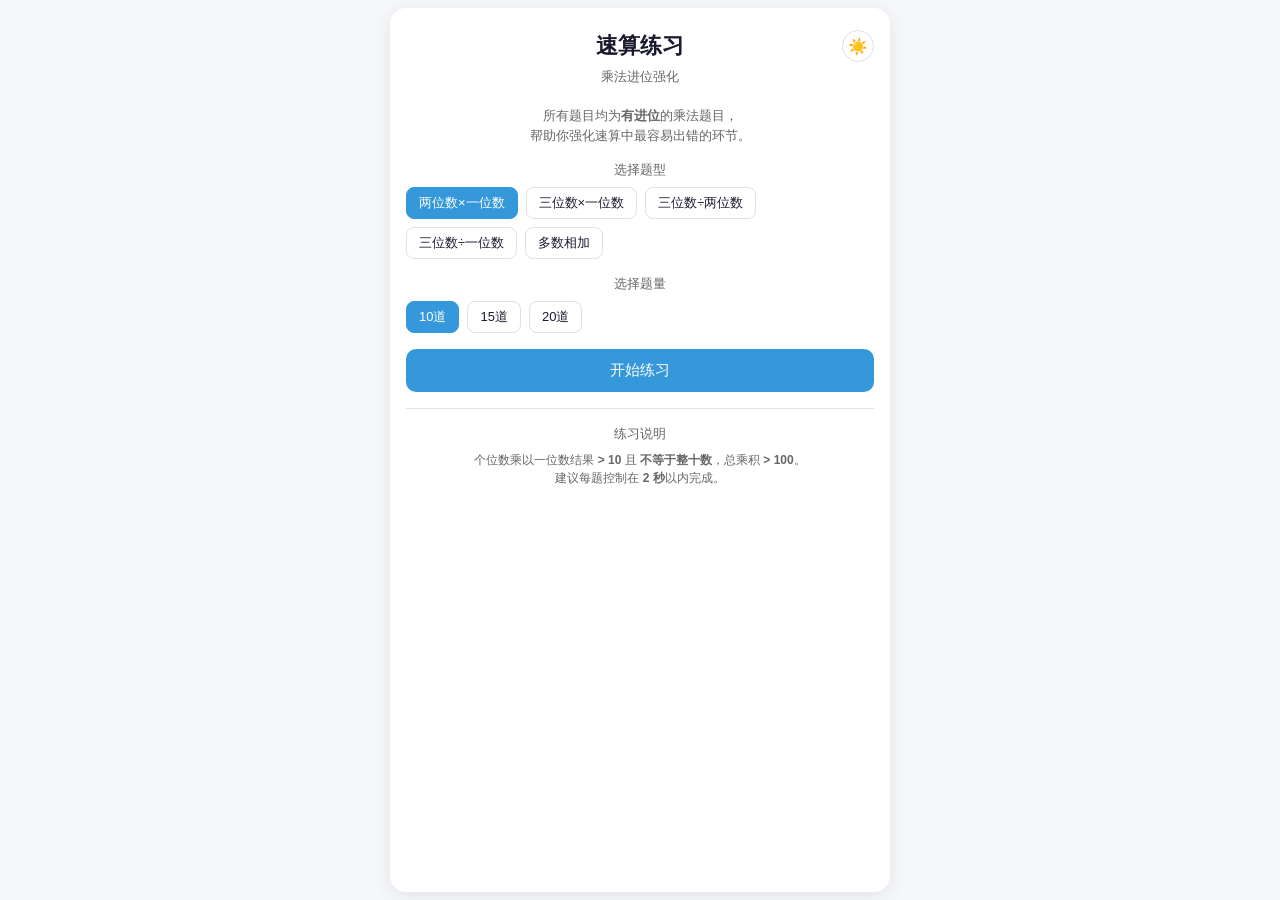
==== cal.html @ 01d89137 "手写涂鸦层改为透明弹窗，控制按钮固定在右侧" ====
<!DOCTYPE html>
<html lang="zh-CN" data-theme="light">
<head>
    <meta charset="UTF-8">
    <meta name="viewport" content="width=device-width, initial-scale=1.0, maximum-scale=1.0, minimum-scale=1.0, user-scalable=no">
    <title>速算练习</title>
    <link rel="stylesheet" href="style.css">
</head>
<body> 
    <div class="container">
        <div class="scrollable" id="mainContent">
            <div class="header-row" id="headerRow">
                <button class="back-btn hidden" id="backBtn" onclick="app.backToStart()" title="返回">←</button>
                <h1 id="pageTitle">速算练习</h1>
                <button class="theme-toggle" id="themeBtn" onclick="app.toggleTheme()" title="切换主题">☀️</button>
            </div>
            <p class="subtitle" id="subtitleText">乘法进位强化</p>

            <!-- 开始界面 -->
            <div id="startScreen" class="start-screen">
                <p id="startDesc">
                    所有题目均为<strong>有进位</strong>的乘法题目，<br>
                    帮助你强化速算中最容易出错的环节。
                </p>

                <div class="settings" style="margin-top:0; padding-top:0; border-top:none; margin-bottom:16px;">
                    <div class="settings-title">选择题型</div>
                    <div class="toggle-group" id="modeGroup">
                        <button class="toggle-btn active" onclick="app.selectMode(this, 'two')">两位数×一位数</button>
                        <button class="toggle-btn" onclick="app.selectMode(this, 'three')">三位数×一位数</button>
                        <button class="toggle-btn" onclick="app.selectMode(this, 'div2')">三位数÷两位数</button>
                        <button class="toggle-btn" onclick="app.selectMode(this, 'div1')">三位数÷一位数</button>
                        <button class="toggle-btn" onclick="app.selectMode(this, 'sum')">多数相加</button>
                    </div>
                </div>

                <div class="settings" style="margin-top:0; padding-top:0; border-top:none; margin-bottom:16px;">
                    <div class="settings-title">选择题量</div>
                    <div class="toggle-group" id="questionCountGroup">
                        <button class="toggle-btn active" onclick="app.selectCount(this, 10)">10道</button>
                        <button class="toggle-btn" onclick="app.selectCount(this, 15)">15道</button>
                        <button class="toggle-btn" onclick="app.selectCount(this, 20)">20道</button>
                    </div>
                </div>

                <div class="btn-group">
                    <button class="btn btn-primary" onclick="app.start()">开始练习</button>
                </div>

                <div class="settings" id="globalSettings">
                    <div class="settings-title">练习说明</div>
                    <p style="font-size:12px; color:var(--text-secondary); line-height:1.5;" id="modeDesc">
                        个位数乘以一位数结果 <strong>&gt; 10</strong> 且 <strong>不等于整十数</strong>，总乘积 <strong>&gt; 100</strong>。<br>
                        建议每题控制在 <strong>2 秒</strong>以内完成。
                    </p>
                </div>
            </div>

            <!-- 练习界面 -->
            <div id="gameScreen" class="hidden">
                <div class="stats">
                    <div class="stat-item">
                        <div class="stat-value" id="statCount">0/10</div>
                        <div class="stat-label">进度</div>
                    </div>
                    <div class="stat-item">
                        <div class="stat-value accuracy" id="statAccuracy">--</div>
                        <div class="stat-label">正确率</div>
                    </div>
                    <div class="stat-item">
                        <div class="stat-value time" id="statTotalTime">0.0s</div>
                        <div class="stat-label">总用时</div>
                    </div>
                </div>

                <div class="problem-area">
                    <div class="problem" id="problem">-- × -</div>
                    <div class="answer-row">
                        <input
                            type="text"
                            class="answer-input"
                            id="answerInput"
                            placeholder="?"
                            autocomplete="off"
                            inputmode="numeric"
                            readonly
                        >
                        <button class="handwriting-btn" onclick="app.openHandwriting()" title="手写">✎</button>
                    </div>
                </div>

                <div class="feedback" id="feedback"></div>
            </div>

            <!-- 结果界面 -->
            <div id="resultScreen" class="result-screen hidden">
                <div class="result-header">
                    <h2>练习完成</h2>
                    <p style="color:var(--text-secondary); font-size:13px;" id="resultSummary"></p>
                </div>

                <div class="result-summary">
                    <div class="stat-item">
                        <div class="stat-value" id="resultCorrect">0</div>
                        <div class="stat-label">正确</div>
                    </div>
                    <div class="stat-item">
                        <div class="stat-value" id="resultWrong">0</div>
                        <div class="stat-label">错误</div>
                    </div>
                    <div class="stat-item">
                        <div class="stat-value time" id="resultTotalTimeResult">0.0s</div>
                        <div class="stat-label">总用时</div>
                    </div>
                    <div class="stat-item">
                        <div class="stat-value accuracy" id="resultAccuracy">0%</div>
                        <div class="stat-label">正确率</div>
                    </div>
                </div>

                <table class="result-table">
                    <thead>
                        <tr>
                            <th>序号</th>
                            <th>题目</th>
                            <th>正确答案</th>
                            <th>你的答案</th>
                            <th>用时</th>
                            <th>结果</th>
                        </tr>
                    </thead>
                    <tbody id="resultTableBody"></tbody>
                </table>

                <div class="btn-group">
                    <button class="btn btn-primary" onclick="app.start()">再来一次</button>
                    <button class="btn btn-secondary" onclick="app.backToStart()">返回首页</button>
                </div>
            </div>
        </div>

        <!-- 数字键盘 -->
        <div class="keyboard-wrapper hidden" id="keyboardWrapper">
            <div class="drag-handle" id="dragHandle"></div>
            <div class="num-pad" id="numPad">
                <button class="num-btn" onclick="app.numInput('7')">7</button>
                <button class="num-btn" onclick="app.numInput('8')">8</button>
                <button class="num-btn" onclick="app.numInput('9')">9</button>
                <button class="num-btn func" onclick="app.restart()" title="重开">↺</button>
                <button class="num-btn" onclick="app.numInput('4')">4</button>
                <button class="num-btn" onclick="app.numInput('5')">5</button>
                <button class="num-btn" onclick="app.numInput('6')">6</button>
                <button class="num-btn func" onclick="app.numClear()">C</button>
                <button class="num-btn" onclick="app.numInput('1')">1</button>
                <button class="num-btn" onclick="app.numInput('2')">2</button>
                <button class="num-btn" onclick="app.numInput('3')">3</button>
                <button class="num-btn func" onclick="app.numBackspace()">←</button>
                <button class="num-btn" onclick="app.numToggleSign()">±</button>
                <button class="num-btn" onclick="app.numInput('0')">0</button>
                <button class="num-btn" onclick="app.numDot()">.</button>
                <button class="num-btn submit-btn" onclick="app.submit()">提交</button>
            </div>
        </div>
    </div>

    <!-- 手写涂鸦层 -->
    <div class="handwriting-overlay" id="handwritingOverlay">
        <canvas class="handwriting-canvas" id="handwritingCanvas"></canvas>
        <div class="handwriting-toolbar">
            <button class="hw-tool-btn" onclick="app.hwClear()" title="清空">🗑️</button>
            <button class="hw-tool-btn" onclick="app.hwUndo()" title="撤销">↩️</button>
            <button class="hw-tool-btn" onclick="app.hwClose()" title="退出">✕</button>
        </div>
    </div>

    <!-- 多数相加设置弹窗 -->
    <div class="modal-overlay" id="sumModal">
        <div class="modal">
            <h3>多数相加设置</h3>
            <div class="settings">
                <div class="settings-title">几个数相加</div>
                <div class="toggle-group" id="sumCountGroup">
                    <button class="toggle-btn active" onclick="app.selectSumCount(this, 3)">3个</button>
                    <button class="toggle-btn" onclick="app.selectSumCount(this, 4)">4个</button>
                    <button class="toggle-btn" onclick="app.selectSumCount(this, 5)">5个</button>
                    <button class="toggle-btn" onclick="app.selectSumCount(this, 6)">6个</button>
                </div>
            </div>
            <div class="settings">
                <div class="settings-title">几位数</div>
                <div class="toggle-group" id="sumDigitsGroup">
                    <button class="toggle-btn active" onclick="app.selectSumDigits(this, 3)">3位</button>
                    <button class="toggle-btn" onclick="app.selectSumDigits(this, 4)">4位</button>
                    <button class="toggle-btn" onclick="app.selectSumDigits(this, 5)">5位</button>
                </div>
            </div>
            <div class="btn-group">
                <button class="btn btn-primary" onclick="app.confirmSumSettings()">确认</button>
                <button class="btn btn-secondary" onclick="app.closeSumModal()">取消</button>
            </div>
        </div>
    </div>

    <script src="app.js"></script>
</body>
</html>
---- style.css ----
:root {
    --bg: #f5f7fa;
    --card: #ffffff;
    --text: #1a1a2e;
    --text-secondary: #666666;
    --border: #e0e0e0;
    --shadow: rgba(0,0,0,0.08);
    --input-bg: #ffffff;
    --stats-bg: #f8f9fa;
    --table-header: #f8f9fa;
    --num-bg: #f8f9fa;
    --func-bg: #fff3e0;
    --func-border: #ffe0b2;
    --func-text: #e65100;
    --submit-bg: #e8f8f0;
    --submit-border: #a5d6a7;
    --submit-text: #27ae60;
    --toggle-bg: #ffffff;
    --theme-icon: #f39c12;
}

[data-theme="dark"] {
    --bg: #121212;
    --card: #1e1e2f;
    --text: #e0e0e0;
    --text-secondary: #a0a0b0;
    --border: #333344;
    --shadow: rgba(0,0,0,0.3);
    --input-bg: #2a2a3a;
    --stats-bg: #272738;
    --table-header: #272738;
    --num-bg: #2a2a3a;
    --func-bg: #3a2a1a;
    --func-border: #5a3a1a;
    --func-text: #ffab40;
    --submit-bg: #1a3a2a;
    --submit-border: #2a5a3a;
    --submit-text: #66bb6a;
    --toggle-bg: #2a2a3a;
    --theme-icon: #90caf9;
}

* {
    margin: 0;
    padding: 0;
    box-sizing: border-box;
}

html, body {
    touch-action: manipulation;
    -webkit-touch-callout: none;
    -webkit-user-select: none;
    user-select: none;
    height: 100%;
    overflow: hidden;
}

body {
    font-family: -apple-system, BlinkMacSystemFont, "Segoe UI", Roboto, "Helvetica Neue", Arial, sans-serif;
    background: var(--bg);
    display: flex;
    justify-content: center;
    align-items: flex-start;
    padding: 8px;
}

.container {
    background: var(--card);
    border-radius: 16px;
    box-shadow: 0 4px 20px var(--shadow);
    width: 100%;
    max-width: 500px;
    height: calc(100dvh - 16px);
    display: flex;
    flex-direction: column;
    overflow: hidden;
}

.scrollable {
    flex: 1;
    overflow-y: auto;
    padding: 20px 16px;
}

@media (max-width: 480px) {
    .container {
        border-radius: 12px;
        height: calc(100dvh - 16px);
    }

    .scrollable {
        padding: 12px 12px;
    }

    h1 {
        font-size: 18px;
        margin-bottom: 2px;
    }

    .subtitle {
        font-size: 11px;
        margin-bottom: 12px;
    }

    .stats {
        margin-bottom: 8px;
        padding: 8px;
    }

    .stat-value {
        font-size: 18px;
    }

    .problem-area {
        margin-bottom: 8px;
    }

    .problem {
        font-size: 32px;
        margin-bottom: 8px;
    }

    .answer-input {
        width: 120px;
        font-size: 24px;
        padding: 6px;
        border-radius: 8px;
    }

    .feedback {
        margin-top: 4px;
        font-size: 13px;
        min-height: 16px;
    }

    .keyboard-wrapper {
        --pad-gap: 4px;
        --pad-padding: 8px 12px 12px;
        --btn-padding: 16px 4px;
        --btn-min-height: 52px;
    }

    .problem-sum {
        font-size: 20px;
    }
}

.header-row {
    display: flex;
    justify-content: center;
    align-items: center;
    position: relative;
    margin-bottom: 4px;
    min-height: 36px;
}

.theme-toggle {
    position: absolute;
    right: 0;
    top: 50%;
    transform: translateY(-50%);
    background: none;
    border: 1px solid var(--border);
    border-radius: 50%;
    width: 32px;
    height: 32px;
    cursor: pointer;
    display: flex;
    align-items: center;
    justify-content: center;
    font-size: 16px;
    color: var(--theme-icon);
    background: var(--toggle-bg);
    transition: all 0.2s;
}

.theme-toggle:active {
    transform: translateY(-50%) scale(0.92);
}

.back-btn {
    position: absolute;
    left: 0;
    top: 50%;
    transform: translateY(-50%);
    background: none;
    border: 1px solid var(--border);
    border-radius: 50%;
    width: 32px;
    height: 32px;
    cursor: pointer;
    display: flex;
    align-items: center;
    justify-content: center;
    font-size: 16px;
    color: var(--text);
    background: var(--toggle-bg);
    transition: all 0.2s;
}

.back-btn:active {
    transform: translateY(-50%) scale(0.92);
}

h1 {
    text-align: center;
    color: var(--text);
    font-size: 22px;
}

.subtitle {
    text-align: center;
    color: var(--text-secondary);
    font-size: 13px;
    margin-bottom: 20px;
}

.stats {
    display: flex;
    justify-content: space-around;
    margin-bottom: 20px;
    padding: 10px;
    background: var(--stats-bg);
    border-radius: 10px;
}

.stat-item {
    text-align: center;
}

.stat-value {
    font-size: 20px;
    font-weight: bold;
    color: var(--text);
    font-variant-numeric: tabular-nums;
    min-width: 56px;
    display: inline-block;
}

.stat-label {
    font-size: 11px;
    color: var(--text-secondary);
    margin-top: 2px;
}

.stat-value.accuracy {
    color: #27ae60;
}

.stat-value.time {
    color: #e74c3c;
}

.problem-area {
    text-align: center;
    margin-bottom: 20px;
}

.problem {
    font-size: 48px;
    font-weight: bold;
    color: var(--text);
    letter-spacing: 4px;
    margin-bottom: 12px;
    font-variant-numeric: tabular-nums;
}

.problem-sum {
    font-size: 24px;
    font-weight: bold;
    color: var(--text);
    line-height: 1.6;
    margin-bottom: 12px;
    font-variant-numeric: tabular-nums;
}

.sum-row {
    display: flex;
    justify-content: center;
    align-items: baseline;
    gap: 6px;
    line-height: 1.5;
}

.sum-op {
    display: inline-block;
    width: 1.2em;
    text-align: center;
    font-weight: bold;
}

.sum-num {
    font-variant-numeric: tabular-nums;
    text-align: left;
    min-width: 3em;
}

.sum-divider {
    border-top: 2px solid var(--text);
    margin: 4px auto;
    max-width: 200px;
}

.answer-input {
    width: 150px;
    font-size: 30px;
    text-align: center;
    padding: 8px;
    border: 2px solid var(--border);
    border-radius: 10px;
    outline: none;
    transition: border-color 0.3s;
    font-variant-numeric: tabular-nums;
    background: var(--input-bg);
    color: var(--text);
}

.answer-input:focus {
    border-color: #3498db;
}

.answer-input.correct {
    border-color: #27ae60;
    background: rgba(39, 174, 96, 0.1);
}

.answer-input.wrong {
    border-color: #e74c3c;
    background: rgba(231, 76, 60, 0.1);
}

.btn {
    display: block;
    width: 100%;
    padding: 12px;
    font-size: 15px;
    border: none;
    border-radius: 10px;
    cursor: pointer;
    transition: all 0.3s;
    margin-top: 12px;
}

.btn-primary {
    background: #3498db;
    color: white;
}

.btn-primary:hover {
    background: #2980b9;
}

.btn-secondary {
    background: #95a5a6;
    color: white;
}

.btn-secondary:hover {
    background: #7f8c8d;
}

.btn-danger {
    background: #e74c3c;
    color: white;
}

.btn-danger:hover {
    background: #c0392b;
}

.feedback {
    text-align: center;
    margin-top: 8px;
    font-size: 14px;
    min-height: 20px;
    font-weight: 500;
}

.feedback.correct {
    color: #27ae60;
}

.feedback.wrong {
    color: #e74c3c;
}

.settings {
    margin-top: 16px;
    padding-top: 16px;
    border-top: 1px solid var(--border);
}

.settings-title {
    font-size: 13px;
    color: var(--text-secondary);
    margin-bottom: 8px;
}

.toggle-group {
    display: flex;
    gap: 8px;
    flex-wrap: wrap;
}

.toggle-btn {
    padding: 6px 12px;
    border: 1px solid var(--border);
    background: var(--toggle-bg);
    border-radius: 8px;
    cursor: pointer;
    font-size: 13px;
    transition: all 0.2s;
    color: var(--text);
}

.toggle-btn.active {
    background: #3498db;
    color: white;
    border-color: #3498db;
}

.btn-group {
    display: flex;
    gap: 10px;
}

.btn-group .btn {
    flex: 1;
    margin-top: 0;
}

.hidden {
    display: none;
}

.start-screen {
    text-align: center;
}

.start-screen p {
    color: var(--text-secondary);
    margin-bottom: 16px;
    line-height: 1.5;
    font-size: 13px;
}

/* 结果页面 */
.result-screen .result-header {
    text-align: center;
    margin-bottom: 16px;
}

.result-screen .result-header h2 {
    font-size: 18px;
    color: var(--text);
    margin-bottom: 4px;
}

.result-screen .result-summary {
    display: flex;
    justify-content: space-around;
    margin-bottom: 16px;
    padding: 12px;
    background: var(--stats-bg);
    border-radius: 10px;
}

.result-table {
    width: 100%;
    border-collapse: collapse;
    margin-bottom: 16px;
    font-size: 13px;
}

.result-table th,
.result-table td {
    padding: 8px 4px;
    text-align: center;
    border-bottom: 1px solid var(--border);
    color: var(--text);
}

.result-table th {
    background: var(--table-header);
    font-weight: 600;
    color: var(--text-secondary);
    font-size: 11px;
}

.result-table td.correct {
    color: #27ae60;
}

.result-table td.wrong {
    color: #e74c3c;
    font-weight: 600;
}

.result-table td.user-wrong {
    color: #e74c3c;
    text-decoration: line-through;
}

.result-table .status-mark {
    font-size: 14px;
}

/* 拖拽手柄 */
.drag-handle {
    height: 18px;
    display: flex;
    align-items: center;
    justify-content: center;
    cursor: ns-resize;
    touch-action: none;
    user-select: none;
    -webkit-user-select: none;
}

.drag-handle::before {
    content: '';
    width: 40px;
    height: 4px;
    border-radius: 2px;
    background: var(--border);
}

/* 数字键盘 */
.keyboard-wrapper {
    border-top: 1px solid var(--border);
    background: var(--card);
    flex-shrink: 0;
    --pad-gap: 6px;
    --pad-padding: 10px 12px 16px;
    --btn-padding: 14px 4px;
    --btn-font-size: 20px;
    --btn-min-height: 48px;
}

.num-pad {
    display: grid;
    grid-template-columns: repeat(4, 1fr);
    gap: var(--pad-gap);
    padding: var(--pad-padding);
    max-width: 360px;
    margin: 0 auto;
}

.num-btn {
    padding: var(--btn-padding);
    font-size: var(--btn-font-size);
    font-weight: 600;
    border: 1px solid var(--border);
    background: var(--num-bg);
    border-radius: 10px;
    cursor: pointer;
    transition: all 0.15s;
    user-select: none;
    -webkit-user-select: none;
    color: var(--text);
    display: flex;
    align-items: center;
    justify-content: center;
    min-height: var(--btn-min-height);
}

.num-btn:active {
    background: #3498db;
    color: white;
    border-color: #3498db;
    transform: scale(0.96);
}

.num-btn.func {
    background: var(--func-bg);
    border-color: var(--func-border);
    color: var(--func-text);
}

.num-btn.func:active {
    background: var(--func-text);
    color: white;
    border-color: var(--func-text);
}

.num-btn.submit-btn {
    background: var(--submit-bg);
    border-color: var(--submit-border);
    color: var(--submit-text);
}

.num-btn.submit-btn:active {
    background: #27ae60;
    color: white;
    border-color: #27ae60;
}

.num-btn.span2 {
    grid-column: span 2;
}

@keyframes shake {
    0%, 100% { transform: translateX(0); }
    25% { transform: translateX(-10px); }
    75% { transform: translateX(10px); }
}

.shake {
    animation: shake 0.3s ease;
}

.answer-row {
    display: flex;
    align-items: center;
    justify-content: center;
    gap: 6px;
    position: relative;
    z-index: 10000;
}

.handwriting-btn {
    background: var(--stats-bg);
    border: 1px solid var(--border);
    border-radius: 10px;
    width: 40px;
    height: 40px;
    display: flex;
    align-items: center;
    justify-content: center;
    cursor: pointer;
    font-size: 18px;
    color: var(--text);
    transition: all 0.2s;
}

.handwriting-btn.small {
    width: 32px;
    height: 32px;
    font-size: 14px;
    border-radius: 8px;
}

.handwriting-btn:active {
    transform: scale(0.92);
    background: var(--border);
}

/* 手写涂鸦层 */
.handwriting-overlay {
    position: fixed;
    top: 0;
    left: 0;
    width: 100%;
    height: 100%;
    z-index: 9999;
    display: none;
}

.handwriting-overlay.active {
    display: block;
}

.handwriting-canvas {
    position: absolute;
    top: 0;
    left: 0;
    width: 100%;
    height: 100%;
    touch-action: none;
    cursor: crosshair;
    background: transparent;
}

.handwriting-toolbar {
    position: absolute;
    right: 12px;
    top: 50%;
    transform: translateY(-50%);
    display: flex;
    flex-direction: column;
    gap: 12px;
    z-index: 10001;
}

.hw-tool-btn {
    background: var(--stats-bg);
    border: 1px solid var(--border);
    border-radius: 50%;
    width: 48px;
    height: 48px;
    display: flex;
    align-items: center;
    justify-content: center;
    cursor: pointer;
    font-size: 22px;
    color: var(--text);
    transition: all 0.2s;
}

.hw-tool-btn:active {
    transform: scale(0.92);
    background: var(--border);
}

/* 弹窗 */
.modal-overlay {
    position: fixed;
    top: 0;
    left: 0;
    width: 100%;
    height: 100%;
    background: rgba(0,0,0,0.5);
    z-index: 9998;
    display: none;
    justify-content: center;
    align-items: center;
}

.modal-overlay.active {
    display: flex;
}

.modal {
    background: var(--card);
    border-radius: 16px;
    padding: 24px;
    width: 90%;
    max-width: 360px;
    box-shadow: 0 8px 32px rgba(0,0,0,0.2);
}

.modal h3 {
    font-size: 18px;
    color: var(--text);
    margin-bottom: 20px;
    text-align: center;
}

.modal .settings {
    margin-top: 0;
    padding-top: 0;
    border-top: none;
    margin-bottom: 16px;
}

.modal .btn-group {
    margin-top: 20px;
}
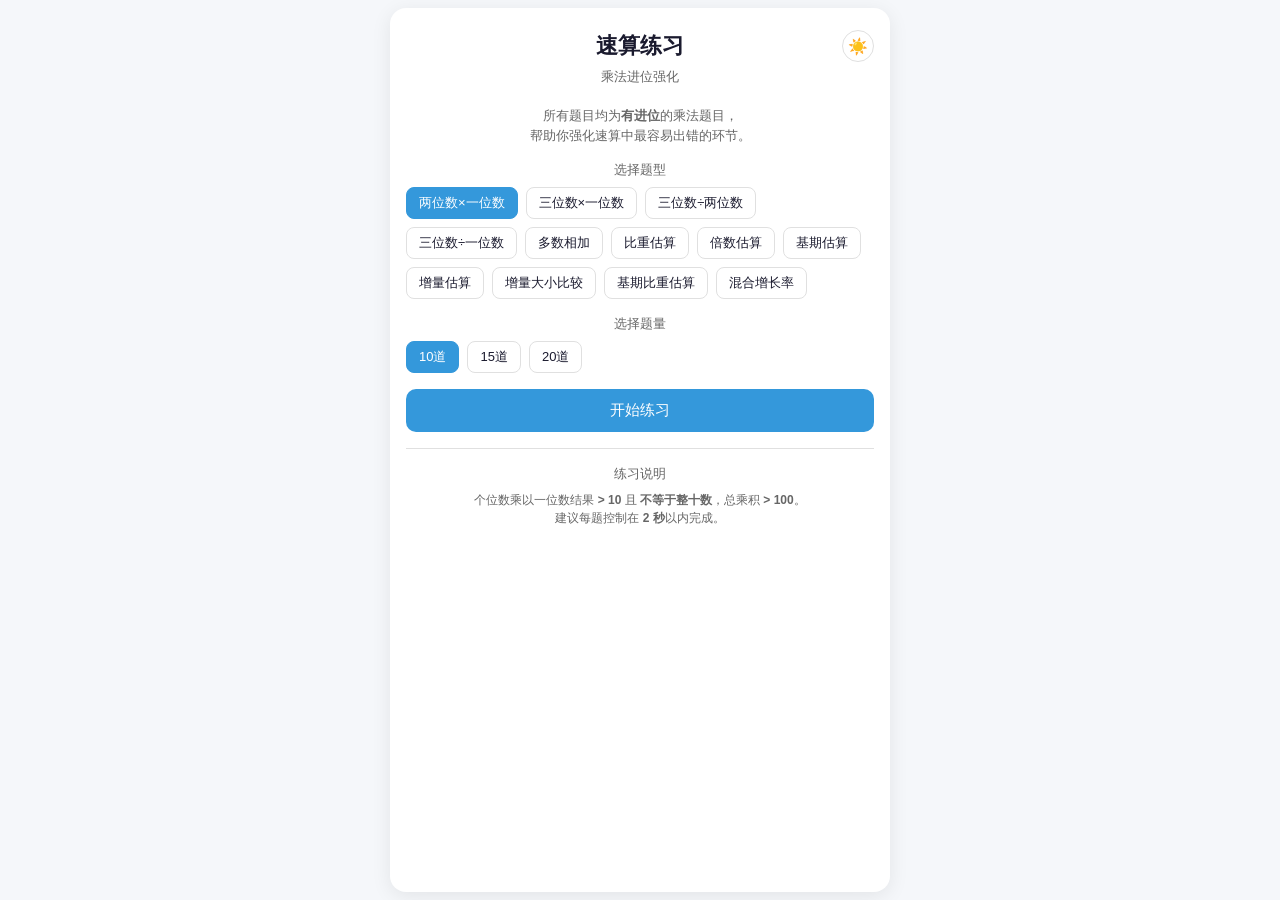
==== commit 15735b28: "新增7个行测资料分析题型：比重估算、倍数估算、基期估算、增量估算、增量大小比较、基期比重估算、混合增长率估算" ====
--- a/cal.html
+++ b/cal.html
@@ -31,6 +31,13 @@
                         <button class="toggle-btn" onclick="app.selectMode(this, 'div2')">三位数÷两位数</button>
                         <button class="toggle-btn" onclick="app.selectMode(this, 'div1')">三位数÷一位数</button>
                         <button class="toggle-btn" onclick="app.selectMode(this, 'sum')">多数相加</button>
+                        <button class="toggle-btn" onclick="app.selectMode(this, 'ratio')">比重估算</button>
+                        <button class="toggle-btn" onclick="app.selectMode(this, 'multiple')">倍数估算</button>
+                        <button class="toggle-btn" onclick="app.selectMode(this, 'basePeriod')">基期估算</button>
+                        <button class="toggle-btn" onclick="app.selectMode(this, 'increment')">增量估算</button>
+                        <button class="toggle-btn" onclick="app.selectMode(this, 'incrementCompare')">增量大小比较</button>
+                        <button class="toggle-btn" onclick="app.selectMode(this, 'baseRatio')">基期比重估算</button>
+                        <button class="toggle-btn" onclick="app.selectMode(this, 'mixedGrowth')">混合增长率</button>
                     </div>
                 </div>
 
@@ -90,6 +97,11 @@
                 </div>
 
                 <div class="feedback" id="feedback"></div>
+
+                <div class="compare-buttons hidden" id="compareButtons">
+                    <button class="compare-btn" onclick="app.selectCompare('>')">A > B</button>
+                    <button class="compare-btn" onclick="app.selectCompare('<')">A < B</button>
+                </div>
             </div>
 
             <!-- 结果界面 -->
--- a/style.css
+++ b/style.css
@@ -746,3 +746,79 @@
 .modal .btn-group {
     margin-top: 20px;
 }
+
+/* 分式显示 */
+.fraction {
+    display: inline-flex;
+    flex-direction: column;
+    align-items: center;
+    font-size: 36px;
+    font-weight: bold;
+    color: var(--text);
+    gap: 4px;
+}
+
+.fraction-line {
+    width: 100%;
+    min-width: 80px;
+    height: 3px;
+    background: var(--text);
+    border-radius: 2px;
+}
+
+/* 比较题布局 */
+.compare-problem {
+    display: flex;
+    justify-content: center;
+    align-items: center;
+    gap: 24px;
+    margin-bottom: 16px;
+    color: var(--text);
+}
+
+.compare-side {
+    text-align: center;
+    font-size: 16px;
+    line-height: 1.8;
+}
+
+.compare-title {
+    font-size: 20px;
+    font-weight: bold;
+    margin-bottom: 4px;
+}
+
+.compare-vs {
+    font-size: 18px;
+    font-weight: bold;
+    color: var(--text-secondary);
+}
+
+/* 比较按钮 */
+.compare-buttons {
+    display: flex;
+    gap: 16px;
+    justify-content: center;
+    margin-top: 12px;
+}
+
+.compare-btn {
+    flex: 1;
+    max-width: 140px;
+    padding: 16px;
+    font-size: 20px;
+    font-weight: bold;
+    border: 2px solid var(--border);
+    background: var(--card);
+    border-radius: 12px;
+    cursor: pointer;
+    color: var(--text);
+    transition: all 0.2s;
+}
+
+.compare-btn:active {
+    transform: scale(0.96);
+    background: #3498db;
+    color: white;
+    border-color: #3498db;
+}
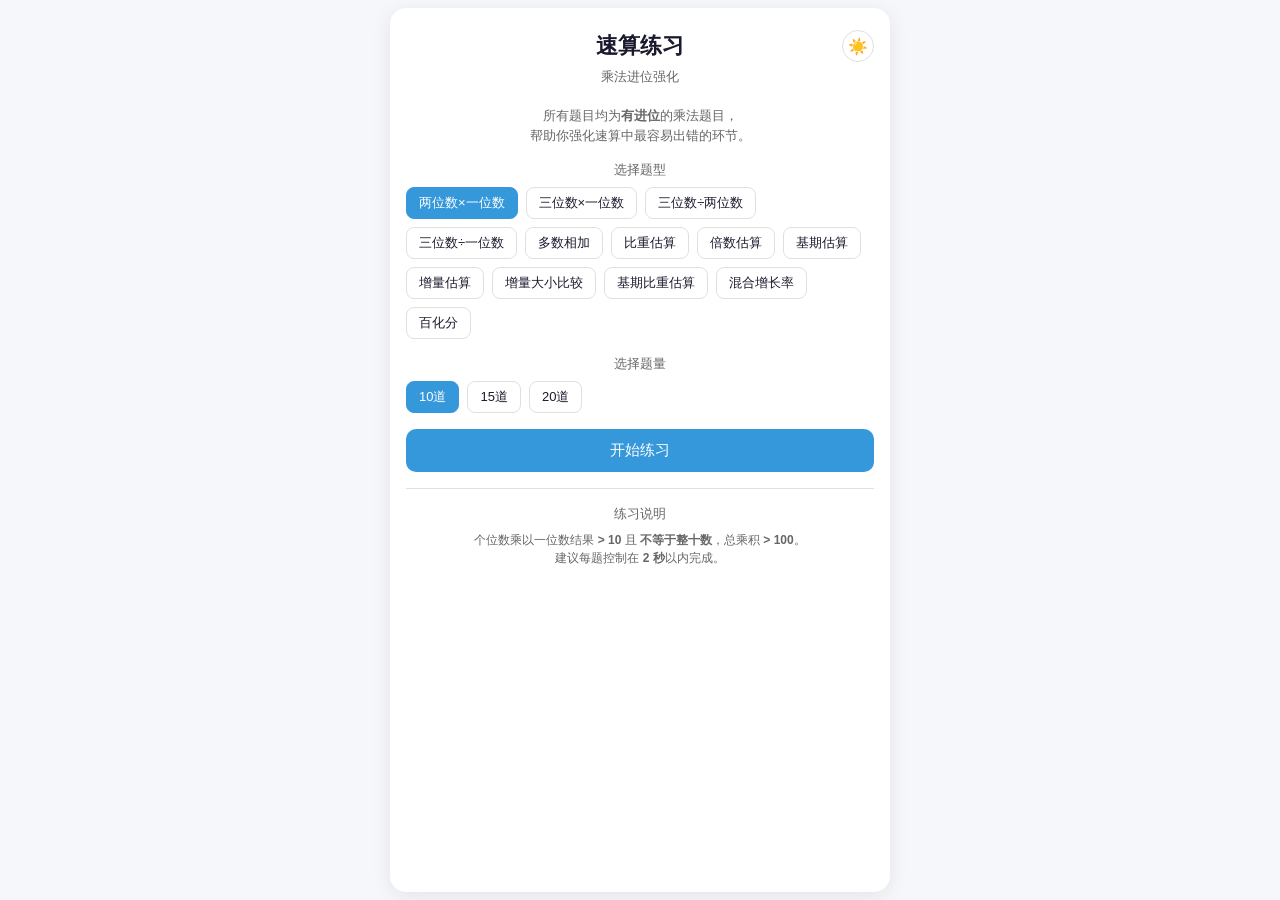
==== commit c3727286: "Fix: 9项优化—sum默认2位、标题置顶、百分比输入、百化分、letter-spacing、手写保留等" ====
--- a/cal.html
+++ b/cal.html
@@ -38,6 +38,7 @@
                         <button class="toggle-btn" onclick="app.selectMode(this, 'incrementCompare')">增量大小比较</button>
                         <button class="toggle-btn" onclick="app.selectMode(this, 'baseRatio')">基期比重估算</button>
                         <button class="toggle-btn" onclick="app.selectMode(this, 'mixedGrowth')">混合增长率</button>
+                        <button class="toggle-btn" onclick="app.selectMode(this, 'pctConvert')">百化分</button>
                     </div>
                 </div>
 
@@ -92,6 +93,7 @@
                             inputmode="numeric"
                             readonly
                         >
+                        <span class="percent-suffix hidden" id="percentSuffix">%</span>
                         <button class="handwriting-btn" onclick="app.openHandwriting()" title="手写">✎</button>
                     </div>
                 </div>
@@ -99,6 +101,7 @@
                 <div class="feedback" id="feedback"></div>
 
                 <div class="compare-buttons hidden" id="compareButtons">
+                    <button class="compare-btn func" onclick="app.restart()" title="重开">↺</button>
                     <button class="compare-btn" onclick="app.selectCompare('>')">A > B</button>
                     <button class="compare-btn" onclick="app.selectCompare('<')">A < B</button>
                 </div>
@@ -109,6 +112,7 @@
                 <div class="result-header">
                     <h2>练习完成</h2>
                     <p style="color:var(--text-secondary); font-size:13px;" id="resultSummary"></p>
+                    <button class="handwriting-btn result-hw-btn" onclick="app.openHandwriting()" title="手写">✎</button>
                 </div>
 
                 <div class="result-summary">
@@ -201,7 +205,8 @@
             <div class="settings">
                 <div class="settings-title">几位数</div>
                 <div class="toggle-group" id="sumDigitsGroup">
-                    <button class="toggle-btn active" onclick="app.selectSumDigits(this, 3)">3位</button>
+                    <button class="toggle-btn active" onclick="app.selectSumDigits(this, 2)">2位</button>
+                    <button class="toggle-btn" onclick="app.selectSumDigits(this, 3)">3位</button>
                     <button class="toggle-btn" onclick="app.selectSumDigits(this, 4)">4位</button>
                     <button class="toggle-btn" onclick="app.selectSumDigits(this, 5)">5位</button>
                 </div>
--- a/style.css
+++ b/style.css
@@ -448,12 +448,22 @@
 .result-screen .result-header {
     text-align: center;
     margin-bottom: 16px;
+    position: relative;
 }
 
 .result-screen .result-header h2 {
-    font-size: 18px;
+    font-size: 22px;
     color: var(--text);
     margin-bottom: 4px;
+}
+
+.result-hw-btn {
+    position: absolute;
+    right: 0;
+    top: 0;
+    width: 32px;
+    height: 32px;
+    font-size: 16px;
 }
 
 .result-screen .result-summary {
@@ -640,6 +650,17 @@
     border-radius: 8px;
 }
 
+.percent-suffix {
+    font-size: 24px;
+    font-weight: bold;
+    color: var(--text);
+    margin-left: 2px;
+}
+
+.answer-input.hidden {
+    display: none;
+}
+
 .handwriting-btn:active {
     transform: scale(0.92);
     background: var(--border);
@@ -822,3 +843,33 @@
     color: white;
     border-color: #3498db;
 }
+
+.compare-btn.func {
+    background: var(--func-bg);
+    border-color: var(--func-border);
+    color: var(--func-text);
+    max-width: 64px;
+}
+
+.compare-btn.func:active {
+    background: var(--func-text);
+    color: white;
+    border-color: var(--func-text);
+}
+
+.compare-buttons.hidden {
+    display: none;
+}
+
+.answer-row.hidden {
+    display: none;
+}
+
+.game-mode-title {
+    text-align: center;
+    font-size: 16px;
+    font-weight: 600;
+    color: var(--text);
+    margin-bottom: 12px;
+    margin-top: 4px;
+}
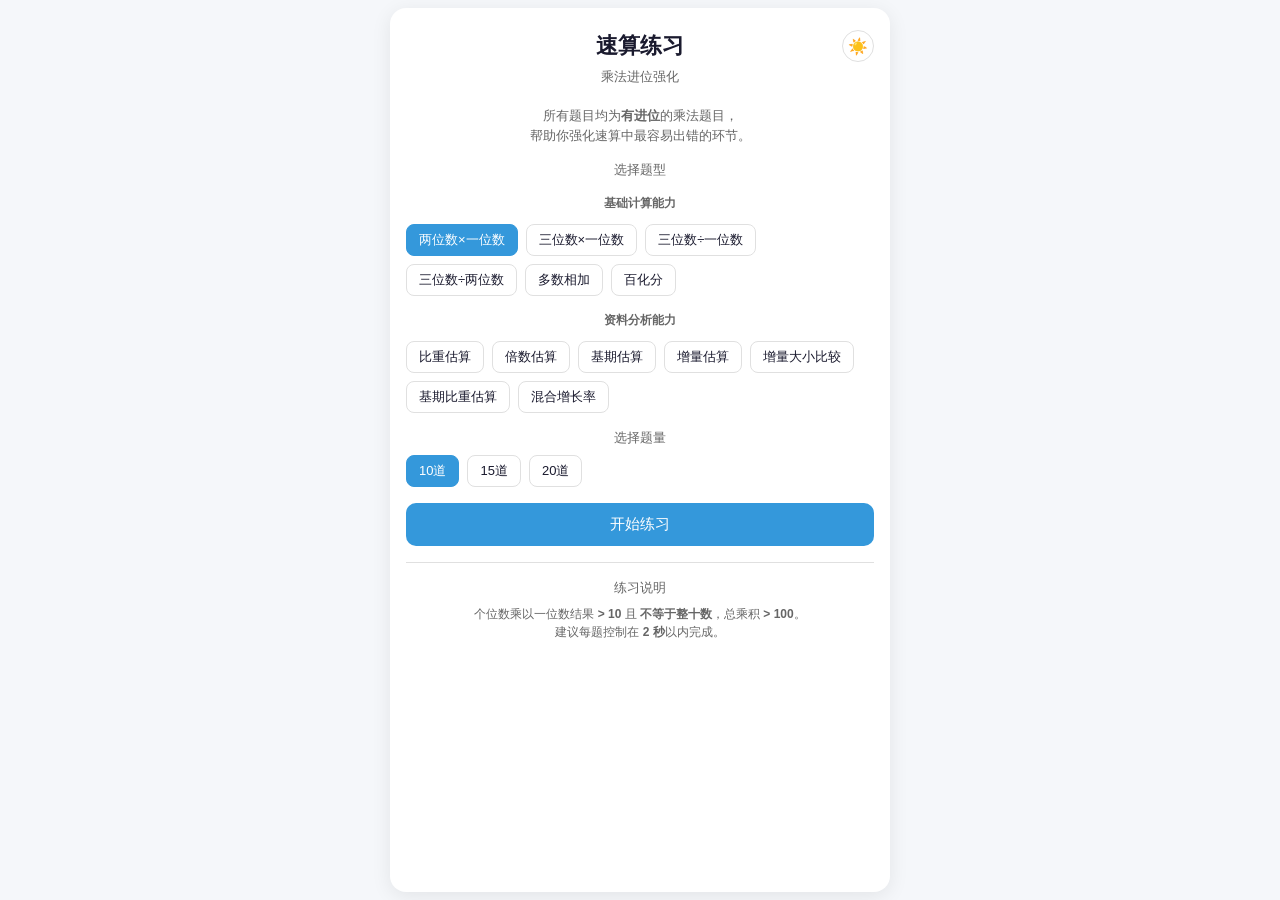
==== commit c068c5eb: "Fix: 开始页标题恢复、百化分约束、对齐优化、增量比较布局调整 - backToStart() 恢复 pageTitle 可见性 - 百化分：tenths 范围 51-300 且个位不为0 - 基期" ====
--- a/cal.html
+++ b/cal.html
@@ -26,11 +26,14 @@
                 <div class="settings" style="margin-top:0; padding-top:0; border-top:none; margin-bottom:16px;">
                     <div class="settings-title">选择题型</div>
                     <div class="toggle-group" id="modeGroup">
+                        <div class="mode-section-title">基础计算能力</div>
                         <button class="toggle-btn active" onclick="app.selectMode(this, 'two')">两位数×一位数</button>
                         <button class="toggle-btn" onclick="app.selectMode(this, 'three')">三位数×一位数</button>
+                        <button class="toggle-btn" onclick="app.selectMode(this, 'div1')">三位数÷一位数</button>
                         <button class="toggle-btn" onclick="app.selectMode(this, 'div2')">三位数÷两位数</button>
-                        <button class="toggle-btn" onclick="app.selectMode(this, 'div1')">三位数÷一位数</button>
                         <button class="toggle-btn" onclick="app.selectMode(this, 'sum')">多数相加</button>
+                        <button class="toggle-btn" onclick="app.selectMode(this, 'pctConvert')">百化分</button>
+                        <div class="mode-section-title">资料分析能力</div>
                         <button class="toggle-btn" onclick="app.selectMode(this, 'ratio')">比重估算</button>
                         <button class="toggle-btn" onclick="app.selectMode(this, 'multiple')">倍数估算</button>
                         <button class="toggle-btn" onclick="app.selectMode(this, 'basePeriod')">基期估算</button>
@@ -38,7 +41,6 @@
                         <button class="toggle-btn" onclick="app.selectMode(this, 'incrementCompare')">增量大小比较</button>
                         <button class="toggle-btn" onclick="app.selectMode(this, 'baseRatio')">基期比重估算</button>
                         <button class="toggle-btn" onclick="app.selectMode(this, 'mixedGrowth')">混合增长率</button>
-                        <button class="toggle-btn" onclick="app.selectMode(this, 'pctConvert')">百化分</button>
                     </div>
                 </div>
 
--- a/style.css
+++ b/style.css
@@ -396,6 +396,15 @@
     margin-bottom: 8px;
 }
 
+.mode-section-title {
+    width: 100%;
+    font-size: 12px;
+    color: var(--text-secondary);
+    margin-top: 8px;
+    margin-bottom: 4px;
+    font-weight: 600;
+}
+
 .toggle-group {
     display: flex;
     gap: 8px;
@@ -825,13 +834,13 @@
 
 .compare-btn {
     flex: 1;
-    max-width: 140px;
-    padding: 16px;
-    font-size: 20px;
+    max-width: 120px;
+    padding: 10px;
+    font-size: 16px;
     font-weight: bold;
     border: 2px solid var(--border);
     background: var(--card);
-    border-radius: 12px;
+    border-radius: 10px;
     cursor: pointer;
     color: var(--text);
     transition: all 0.2s;
@@ -848,7 +857,8 @@
     background: var(--func-bg);
     border-color: var(--func-border);
     color: var(--func-text);
-    max-width: 64px;
+    max-width: 52px;
+    font-size: 18px;
 }
 
 .compare-btn.func:active {
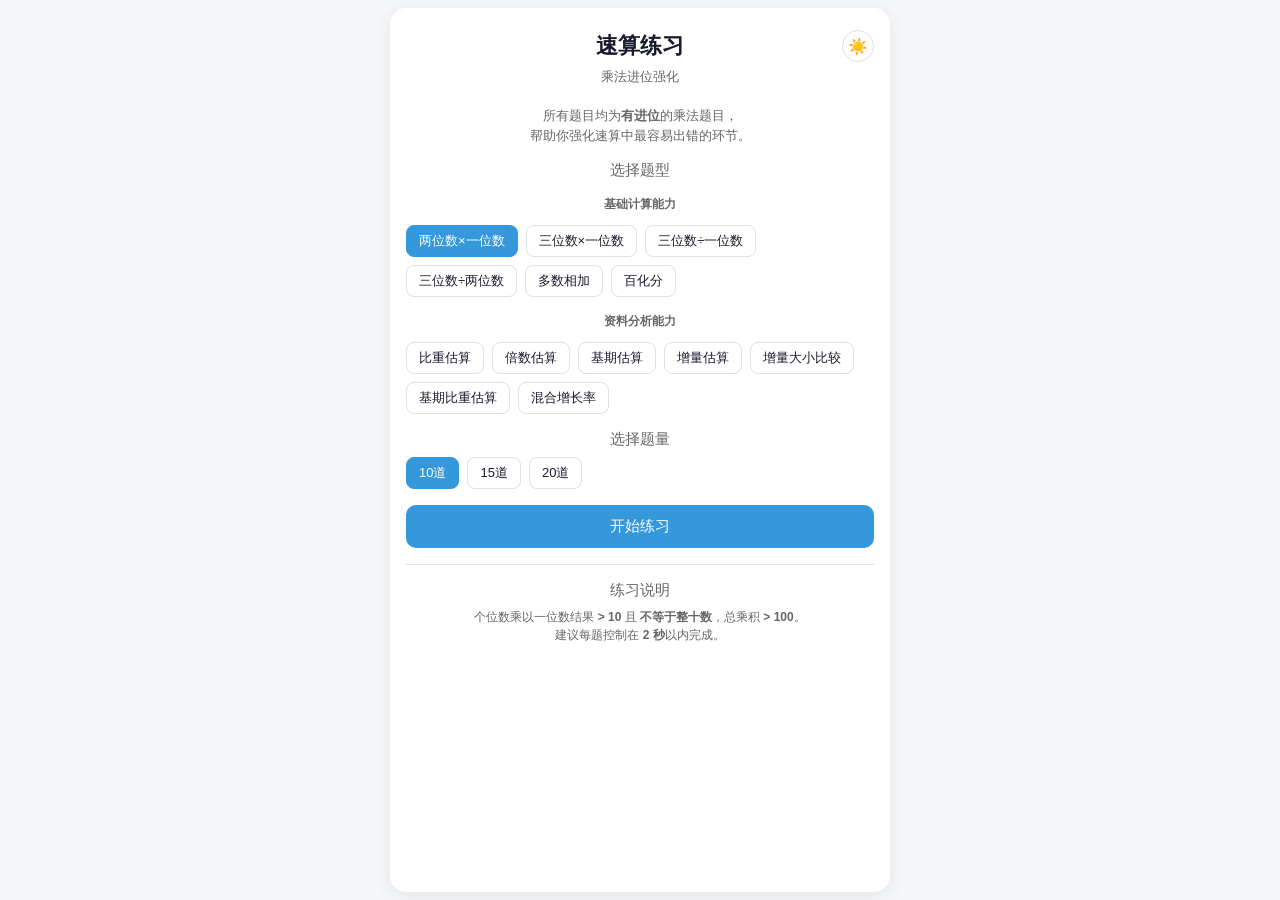
==== commit 239e958a: "Feat: 6项优化—字体注释、标题修复、百化分2%、结果布局、悬浮手写、设置字体 - 所有题目模式添加"字体大小"注释 - 修复再来一次/返回练习时 pageTitle 丢失的bug - 百化分误差" ====
--- a/cal.html
+++ b/cal.html
@@ -112,10 +112,9 @@
             <!-- 结果界面 -->
             <div id="resultScreen" class="result-screen hidden">
                 <div class="result-header">
-                    <h2>练习完成</h2>
                     <p style="color:var(--text-secondary); font-size:13px;" id="resultSummary"></p>
-                    <button class="handwriting-btn result-hw-btn" onclick="app.openHandwriting()" title="手写">✎</button>
-                </div>
+                </div>
+                <button class="handwriting-btn floating-hw-btn" id="floatingHwBtn" onclick="app.openHandwriting()" title="手写">✎</button>
 
                 <div class="result-summary">
                     <div class="stat-item">
@@ -191,6 +190,32 @@
         </div>
     </div>
 
+    <!-- 增量大小比较难度弹窗 -->
+    <div class="modal-overlay" id="compareModal">
+        <div class="modal">
+            <h3>选择难度</h3>
+            <p style="font-size:12px;color:var(--text-secondary);margin-bottom:12px;">差距越小，难度越高</p>
+            <div class="settings" style="margin-top:0;padding-top:0;border-top:none;">
+                <div class="settings-title">增量差距范围</div>
+                <div class="toggle-group" id="compareThresholdGroup">
+                    <button class="toggle-btn" onclick="app.selectCompareThreshold(this, 2)">1-2%</button>
+                    <button class="toggle-btn" onclick="app.selectCompareThreshold(this, 3)">2-3%</button>
+                    <button class="toggle-btn" onclick="app.selectCompareThreshold(this, 4)">3-4%</button>
+                    <button class="toggle-btn" onclick="app.selectCompareThreshold(this, 5)">4-5%</button>
+                    <button class="toggle-btn active" onclick="app.selectCompareThreshold(this, 6)">5-6%</button>
+                    <button class="toggle-btn" onclick="app.selectCompareThreshold(this, 7)">6-7%</button>
+                    <button class="toggle-btn" onclick="app.selectCompareThreshold(this, 8)">7-8%</button>
+                    <button class="toggle-btn" onclick="app.selectCompareThreshold(this, 9)">8-9%</button>
+                    <button class="toggle-btn" onclick="app.selectCompareThreshold(this, 10)">9-10%</button>
+                </div>
+            </div>
+            <div class="btn-group">
+                <button class="btn btn-primary" onclick="app.confirmCompareSettings()">确认</button>
+                <button class="btn btn-secondary" onclick="app.closeCompareModal()">取消</button>
+            </div>
+        </div>
+    </div>
+
     <!-- 多数相加设置弹窗 -->
     <div class="modal-overlay" id="sumModal">
         <div class="modal">
--- a/style.css
+++ b/style.css
@@ -391,7 +391,8 @@
 }
 
 .settings-title {
-    font-size: 13px;
+    /* 字体大小 */
+    font-size: 15px;
     color: var(--text-secondary);
     margin-bottom: 8px;
 }
@@ -442,6 +443,10 @@
     display: none;
 }
 
+.handwriting-btn.hidden {
+    display: none;
+}
+
 .start-screen {
     text-align: center;
 }
@@ -457,22 +462,26 @@
 .result-screen .result-header {
     text-align: center;
     margin-bottom: 16px;
-    position: relative;
-}
-
-.result-screen .result-header h2 {
-    font-size: 22px;
-    color: var(--text);
-    margin-bottom: 4px;
-}
-
-.result-hw-btn {
-    position: absolute;
-    right: 0;
-    top: 0;
-    width: 32px;
-    height: 32px;
-    font-size: 16px;
+}
+
+.floating-hw-btn {
+    position: fixed;
+    right: 16px;
+    bottom: 80px;
+    width: 44px;
+    height: 44px;
+    font-size: 20px;
+    border-radius: 50%;
+    box-shadow: 0 2px 8px rgba(0,0,0,0.15);
+    z-index: 100;
+    cursor: grab;
+    touch-action: none;
+    user-select: none;
+    -webkit-user-select: none;
+}
+
+.floating-hw-btn:active {
+    cursor: grabbing;
 }
 
 .result-screen .result-summary {
@@ -682,7 +691,7 @@
     left: 0;
     width: 100%;
     height: 100%;
-    z-index: 9999;
+    z-index: 10002;
     display: none;
 }
 
@@ -709,7 +718,7 @@
     display: flex;
     flex-direction: column;
     gap: 12px;
-    z-index: 10001;
+    z-index: 10003;
 }
 
 .hw-tool-btn {
